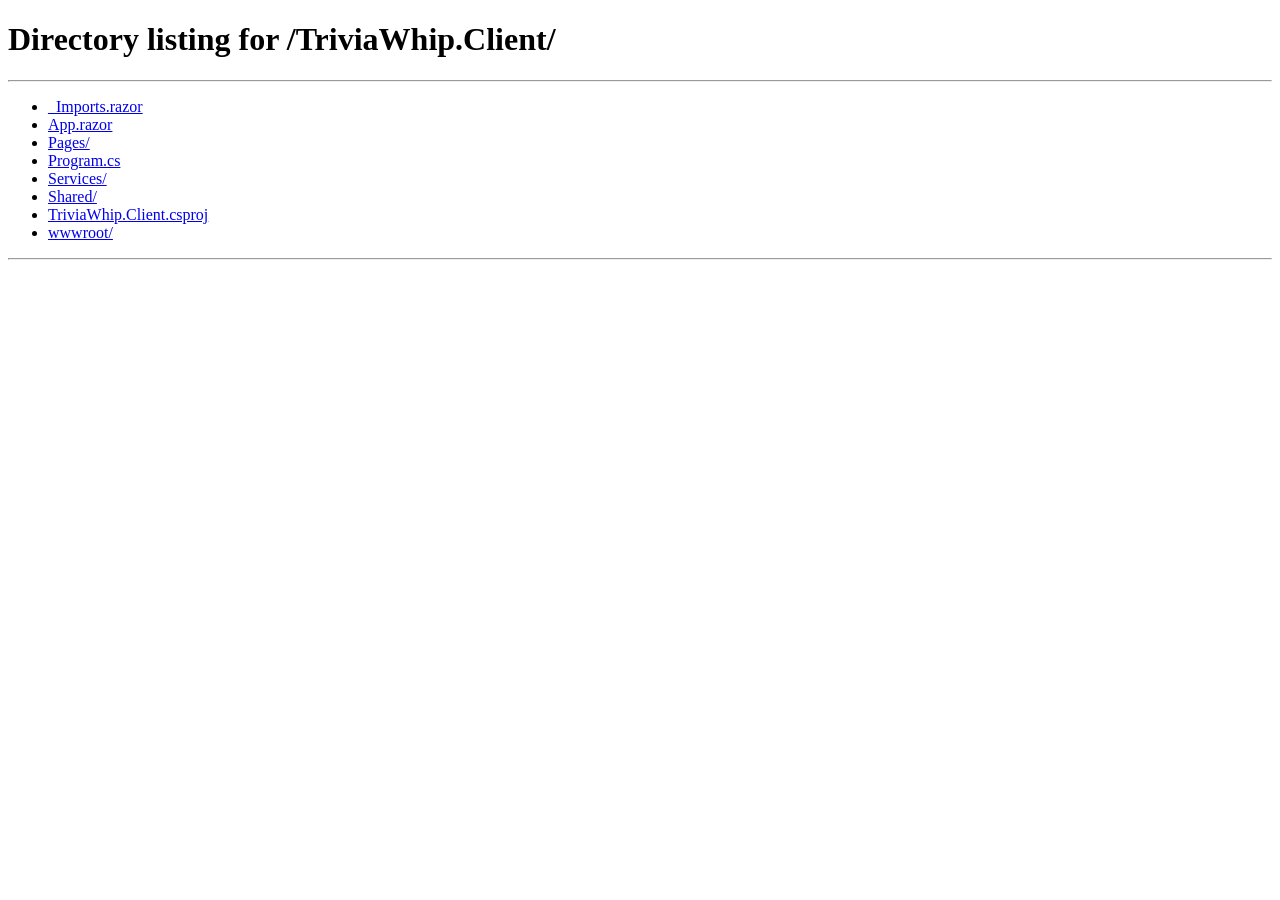
==== index.html @ 724d1032 "Merge pull request #5 from natesobol/codex/redirect-github-pages-to-app-homepage Add GitHub Pages re" ====
<!DOCTYPE html>
<html lang="en">
<head>
  <meta charset="UTF-8">
  <meta http-equiv="refresh" content="0; url=./TriviaWhip.Client/" />
  <title>Trivia Whip Redirect</title>
</head>
<body>
  <p>If you are not redirected automatically, <a href="./TriviaWhip.Client/">click here to open Trivia Whip.</a></p>
</body>
</html>
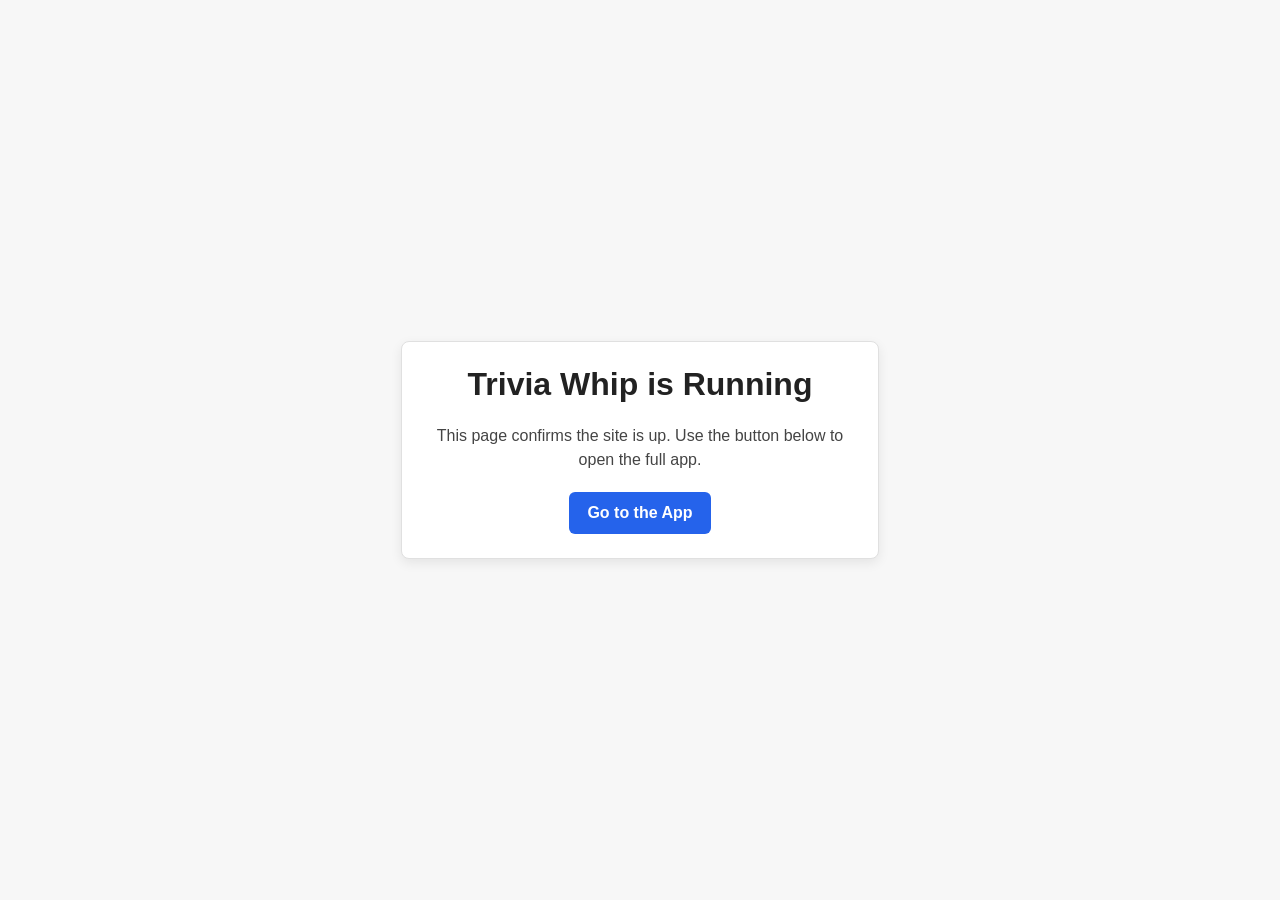
==== commit 9e8c77f9: "Merge pull request #10 from natesobol/codex/update-index-to-test-page-with-app-link-qmlrmt Point lan" ====
--- a/index.html
+++ b/index.html
@@ -2,10 +2,57 @@
 <html lang="en">
 <head>
   <meta charset="UTF-8">
-  <meta http-equiv="refresh" content="0; url=./TriviaWhip.Client/" />
-  <title>Trivia Whip Redirect</title>
+  <title>Trivia Whip Status</title>
+  <style>
+    body {
+      font-family: Arial, sans-serif;
+      background: #f7f7f7;
+      margin: 0;
+      padding: 0;
+      display: flex;
+      align-items: center;
+      justify-content: center;
+      min-height: 100vh;
+    }
+    .card {
+      background: #ffffff;
+      border: 1px solid #e0e0e0;
+      border-radius: 8px;
+      padding: 24px 28px;
+      box-shadow: 0 4px 12px rgba(0, 0, 0, 0.08);
+      text-align: center;
+      max-width: 420px;
+    }
+    h1 {
+      margin-top: 0;
+      color: #222222;
+    }
+    p {
+      color: #444444;
+      margin: 12px 0 20px;
+      line-height: 1.5;
+    }
+    .button {
+      display: inline-block;
+      padding: 12px 18px;
+      background: #2563eb;
+      color: #ffffff;
+      text-decoration: none;
+      border-radius: 6px;
+      font-weight: 600;
+      transition: background 0.2s ease-in-out;
+    }
+    .button:hover,
+    .button:focus {
+      background: #1d4ed8;
+    }
+  </style>
 </head>
 <body>
-  <p>If you are not redirected automatically, <a href="./TriviaWhip.Client/">click here to open Trivia Whip.</a></p>
+  <div class="card">
+    <h1>Trivia Whip is Running</h1>
+    <p>This page confirms the site is up. Use the button below to open the full app.</p>
+    <a class="button" href="./TriviaWhip.Client/wwwroot/">Go to the App</a>
+  </div>
 </body>
 </html>
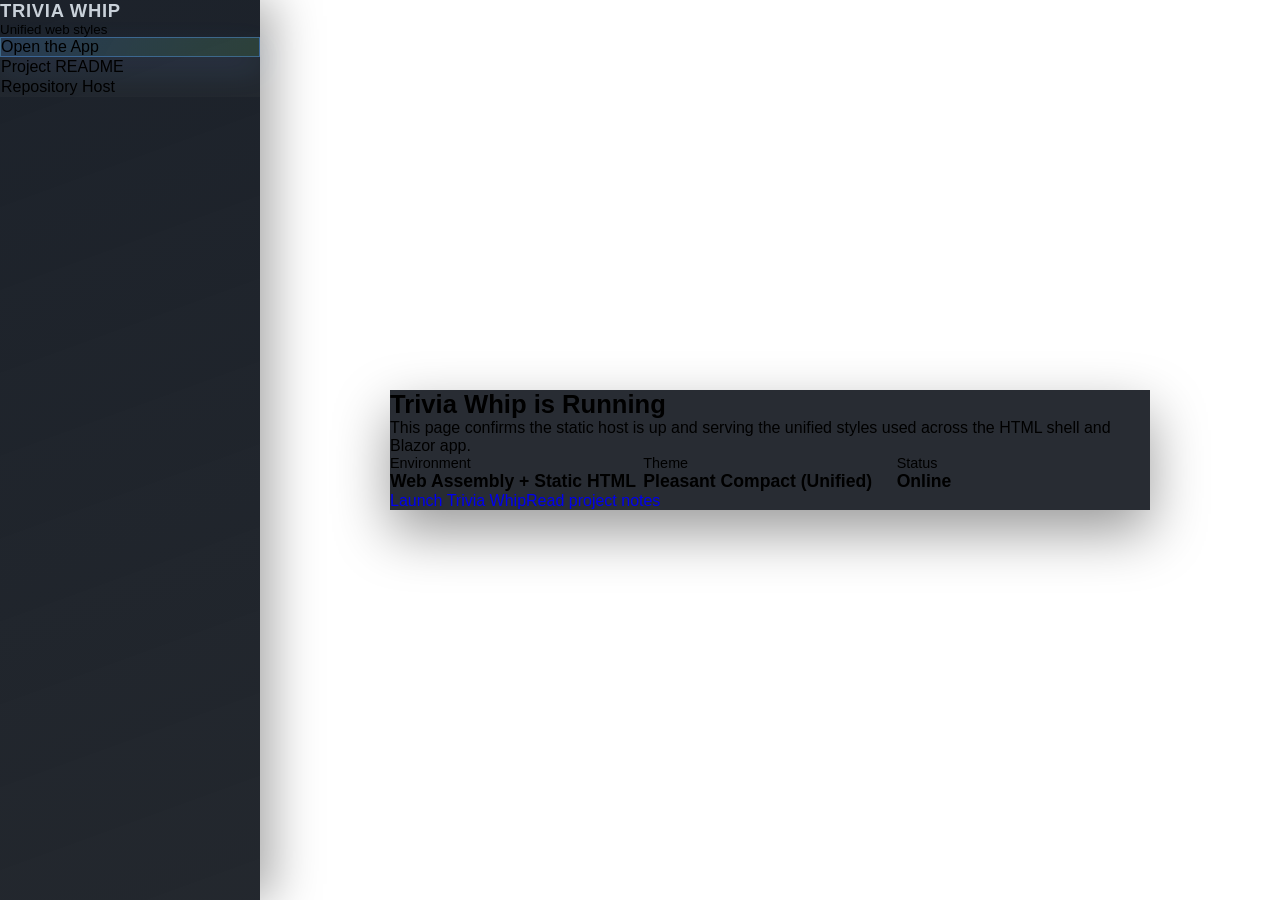
==== commit 00fce316: "Merge pull request #16 from natesobol/codex/add-unified-css-for-index.html-and-sidebar Enhance unifi" ====
--- a/index.html
+++ b/index.html
@@ -2,57 +2,47 @@
 <html lang="en">
 <head>
   <meta charset="UTF-8">
+  <meta name="viewport" content="width=device-width, initial-scale=1.0">
   <title>Trivia Whip Status</title>
-  <style>
-    body {
-      font-family: Arial, sans-serif;
-      background: #f7f7f7;
-      margin: 0;
-      padding: 0;
-      display: flex;
-      align-items: center;
-      justify-content: center;
-      min-height: 100vh;
-    }
-    .card {
-      background: #ffffff;
-      border: 1px solid #e0e0e0;
-      border-radius: 8px;
-      padding: 24px 28px;
-      box-shadow: 0 4px 12px rgba(0, 0, 0, 0.08);
-      text-align: center;
-      max-width: 420px;
-    }
-    h1 {
-      margin-top: 0;
-      color: #222222;
-    }
-    p {
-      color: #444444;
-      margin: 12px 0 20px;
-      line-height: 1.5;
-    }
-    .button {
-      display: inline-block;
-      padding: 12px 18px;
-      background: #2563eb;
-      color: #ffffff;
-      text-decoration: none;
-      border-radius: 6px;
-      font-weight: 600;
-      transition: background 0.2s ease-in-out;
-    }
-    .button:hover,
-    .button:focus {
-      background: #1d4ed8;
-    }
-  </style>
+  <link rel="stylesheet" href="./TriviaWhip.Client/wwwroot/css/html-unified.css">
 </head>
 <body>
-  <div class="card">
-    <h1>Trivia Whip is Running</h1>
-    <p>This page confirms the site is up. Use the button below to open the full app.</p>
-    <a class="button" href="./TriviaWhip.Client/wwwroot/">Go to the App</a>
+  <div class="page-shell">
+    <aside class="sidebar">
+      <div>
+        <h1>Trivia Whip</h1>
+        <small>Unified web styles</small>
+      </div>
+      <nav class="sidebar-nav">
+        <a class="primary" href="./TriviaWhip.Client/wwwroot/index.html">Open the App</a>
+        <a href="README.md">Project README</a>
+        <a href="https://github.com/" target="_blank" rel="noreferrer">Repository Host</a>
+      </nav>
+    </aside>
+    <main class="main-content">
+      <div class="status-card">
+        <h1>Trivia Whip is Running</h1>
+        <p>This page confirms the static host is up and serving the unified styles used across the HTML shell and Blazor app.</p>
+        <div class="status-meta">
+          <div class="meta-tile">
+            <div class="meta-label">Environment</div>
+            <div class="meta-value">Web Assembly + Static HTML</div>
+          </div>
+          <div class="meta-tile">
+            <div class="meta-label">Theme</div>
+            <div class="meta-value">Pleasant Compact (Unified)</div>
+          </div>
+          <div class="meta-tile">
+            <div class="meta-label">Status</div>
+            <div class="meta-value">Online</div>
+          </div>
+        </div>
+        <div class="status-actions">
+          <a class="btn btn-primary" href="./TriviaWhip.Client/wwwroot/index.html">Launch Trivia Whip</a>
+          <a class="btn btn-secondary" href="README.md">Read project notes</a>
+        </div>
+      </div>
+    </main>
   </div>
 </body>
 </html>
--- a/TriviaWhip.Client/wwwroot/css/html-unified.css
+++ b/TriviaWhip.Client/wwwroot/css/html-unified.css
@@ -0,0 +1,203 @@
+@import url('./global.css');
+
+html, body {
+    margin: 0;
+    padding: 0;
+    font-family: 'Segoe UI', Tahoma, Geneva, Verdana, sans-serif;
+    background: radial-gradient(circle at 30% 20%, rgba(126, 231, 135, 0.06), transparent 25%),
+                radial-gradient(circle at 80% 0%, rgba(88, 166, 255, 0.05), transparent 20%),
+                var(--color-bg-primary);
+    color: var(--color-text-primary);
+    min-height: 100%;
+}
+
+body {
+    display: flex;
+    min-height: 100vh;
+}
+
+.page-shell {
+    display: flex;
+    flex: 1;
+    min-height: 100vh;
+}
+
+.sidebar {
+    width: 260px;
+    background: linear-gradient(160deg, rgba(16, 22, 31, 0.95), rgba(11, 16, 23, 0.9));
+    border-right: 1px solid var(--color-border);
+    padding: calc(var(--spacing-xl) + 4px) var(--spacing-lg) var(--spacing-xl);
+    display: flex;
+    flex-direction: column;
+    gap: var(--spacing-lg);
+    position: sticky;
+    top: 0;
+    height: 100vh;
+    box-shadow: 12px 0 45px rgba(0, 0, 0, 0.35);
+    backdrop-filter: blur(6px);
+}
+
+.sidebar h1 {
+    margin: 0;
+    font-size: 1.15rem;
+    color: #c9d1d9;
+    letter-spacing: 0.04em;
+    text-transform: uppercase;
+}
+
+.sidebar small {
+    color: var(--color-text-muted);
+    display: block;
+    margin-top: var(--spacing-xs);
+}
+
+.sidebar-nav {
+    display: flex;
+    flex-direction: column;
+    gap: var(--spacing-sm);
+}
+
+.sidebar-nav a {
+    color: var(--color-text-primary);
+    text-decoration: none;
+    padding: var(--spacing-sm) var(--spacing-md);
+    border-radius: var(--border-radius-lg);
+    display: flex;
+    align-items: center;
+    gap: var(--spacing-sm);
+    transition: background 0.2s ease, color 0.2s ease, transform 0.15s ease, box-shadow 0.2s ease;
+    border: 1px solid transparent;
+    background: rgba(255, 255, 255, 0.02);
+}
+
+.sidebar-nav a:hover,
+.sidebar-nav a:focus {
+    background: rgba(255, 255, 255, 0.04);
+    color: var(--color-accent-blue);
+    transform: translateX(3px);
+    box-shadow: inset 0 0 0 1px rgba(88, 166, 255, 0.25);
+}
+
+.sidebar-nav a.primary {
+    background: linear-gradient(120deg, rgba(88, 166, 255, 0.2), rgba(126, 231, 135, 0.15));
+    color: var(--color-accent-blue);
+    border: 1px solid rgba(88, 166, 255, 0.4);
+    box-shadow: 0 12px 30px rgba(88, 166, 255, 0.12);
+}
+
+.main-content {
+    flex: 1;
+    display: flex;
+    align-items: center;
+    justify-content: center;
+    padding: clamp(var(--spacing-lg), 5vw, 96px);
+}
+
+.status-card {
+    background: rgba(22, 27, 34, 0.92);
+    border: 1px solid var(--color-border);
+    border-radius: var(--border-radius-xl);
+    box-shadow: 0 22px 55px rgba(0, 0, 0, 0.4);
+    padding: clamp(var(--spacing-lg), 4vw, 40px);
+    max-width: 760px;
+    width: 100%;
+    backdrop-filter: blur(4px);
+}
+
+.status-card h1 {
+    margin: 0 0 var(--spacing-sm);
+    font-size: clamp(1.4rem, 2vw, 1.8rem);
+}
+
+.status-card p {
+    margin: 0 0 var(--spacing-lg);
+    color: var(--color-text-muted);
+}
+
+.status-meta {
+    display: grid;
+    grid-template-columns: repeat(auto-fit, minmax(160px, 1fr));
+    gap: var(--spacing-md);
+    margin-bottom: var(--spacing-lg);
+}
+
+.meta-tile {
+    border: 1px solid var(--color-border);
+    border-radius: var(--border-radius-lg);
+    padding: var(--spacing-md);
+    background: var(--color-bg-card);
+}
+
+.meta-label {
+    color: var(--color-text-muted);
+    font-size: 0.9rem;
+}
+
+.meta-value {
+    font-weight: 700;
+    font-size: 1.1rem;
+}
+
+.status-actions {
+    display: flex;
+    flex-wrap: wrap;
+    gap: var(--spacing-sm);
+}
+
+.status-actions .btn {
+    text-decoration: none;
+}
+
+@media (max-width: 840px) {
+    .sidebar {
+        position: fixed;
+        inset: 0 auto auto 0;
+        height: auto;
+        width: 100%;
+        flex-direction: row;
+        align-items: flex-start;
+        justify-content: space-between;
+        border-right: none;
+        border-bottom: 1px solid var(--color-border);
+        z-index: 10;
+        gap: var(--spacing-md);
+        padding: var(--spacing-md) clamp(var(--spacing-md), 4vw, var(--spacing-xl));
+        box-shadow: 0 8px 30px rgba(0, 0, 0, 0.4);
+    }
+
+    .sidebar-nav {
+        flex-direction: row;
+        flex-wrap: wrap;
+        gap: var(--spacing-xs);
+        overflow-x: auto;
+        padding-bottom: var(--spacing-xs);
+    }
+
+    .main-content {
+        padding-top: 140px;
+    }
+
+    .sidebar h1 {
+        font-size: 1rem;
+    }
+
+    .sidebar-nav a {
+        padding: var(--spacing-xs) var(--spacing-sm);
+        font-size: 0.95rem;
+    }
+}
+
+@media (max-width: 520px) {
+    .sidebar {
+        flex-direction: column;
+        align-items: flex-start;
+    }
+
+    .sidebar-nav {
+        width: 100%;
+    }
+
+    .status-actions {
+        flex-direction: column;
+    }
+}
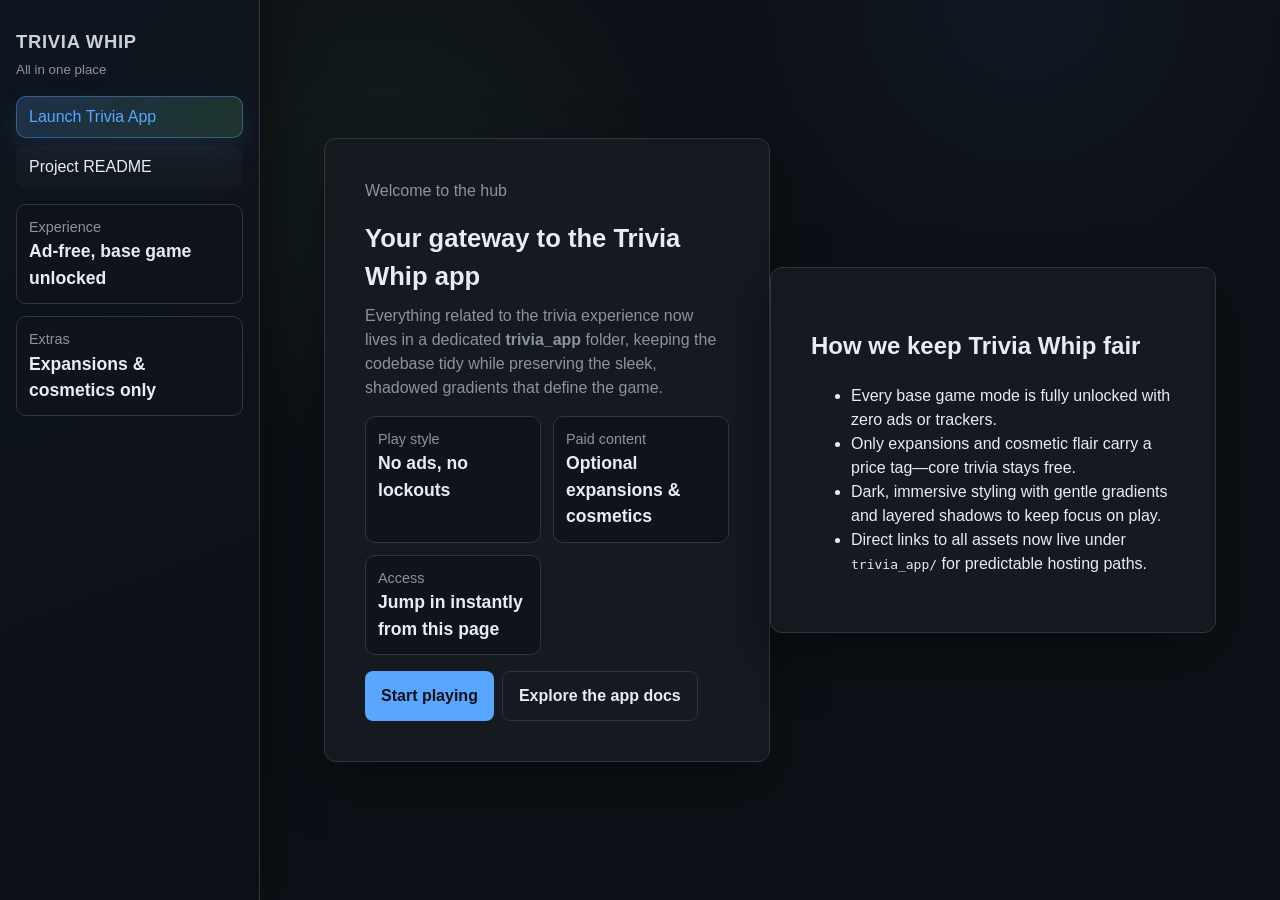
==== commit 43678b50: "Organize trivia app under dedicated folder" ====
--- a/index.html
+++ b/index.html
@@ -3,44 +3,67 @@
 <head>
   <meta charset="UTF-8">
   <meta name="viewport" content="width=device-width, initial-scale=1.0">
-  <title>Trivia Whip Status</title>
-  <link rel="stylesheet" href="./TriviaWhip.Client/wwwroot/css/html-unified.css">
+  <title>Trivia Hub</title>
+  <link rel="stylesheet" href="./trivia_app/TriviaWhip.Client/wwwroot/css/html-unified.css">
 </head>
 <body>
   <div class="page-shell">
     <aside class="sidebar">
       <div>
         <h1>Trivia Whip</h1>
-        <small>Unified web styles</small>
+        <small>All in one place</small>
       </div>
       <nav class="sidebar-nav">
-        <a class="primary" href="./TriviaWhip.Client/wwwroot/index.html">Open the App</a>
-        <a href="README.md">Project README</a>
-        <a href="https://github.com/" target="_blank" rel="noreferrer">Repository Host</a>
+        <a class="primary" href="./trivia_app/TriviaWhip.Client/wwwroot/index.html">Launch Trivia App</a>
+        <a href="./trivia_app/README.md">Project README</a>
       </nav>
+      <div class="status-meta">
+        <div class="meta-tile">
+          <div class="meta-label">Experience</div>
+          <div class="meta-value">Ad-free, base game unlocked</div>
+        </div>
+        <div class="meta-tile">
+          <div class="meta-label">Extras</div>
+          <div class="meta-value">Expansions & cosmetics only</div>
+        </div>
+      </div>
     </aside>
     <main class="main-content">
       <div class="status-card">
-        <h1>Trivia Whip is Running</h1>
-        <p>This page confirms the static host is up and serving the unified styles used across the HTML shell and Blazor app.</p>
+        <p class="eyebrow">Welcome to the hub</p>
+        <h1>Your gateway to the Trivia Whip app</h1>
+        <p>
+          Everything related to the trivia experience now lives in a dedicated
+          <strong>trivia_app</strong> folder, keeping the codebase tidy while preserving the sleek,
+          shadowed gradients that define the game.
+        </p>
         <div class="status-meta">
           <div class="meta-tile">
-            <div class="meta-label">Environment</div>
-            <div class="meta-value">Web Assembly + Static HTML</div>
+            <div class="meta-label">Play style</div>
+            <div class="meta-value">No ads, no lockouts</div>
           </div>
           <div class="meta-tile">
-            <div class="meta-label">Theme</div>
-            <div class="meta-value">Pleasant Compact (Unified)</div>
+            <div class="meta-label">Paid content</div>
+            <div class="meta-value">Optional expansions & cosmetics</div>
           </div>
           <div class="meta-tile">
-            <div class="meta-label">Status</div>
-            <div class="meta-value">Online</div>
+            <div class="meta-label">Access</div>
+            <div class="meta-value">Jump in instantly from this page</div>
           </div>
         </div>
         <div class="status-actions">
-          <a class="btn btn-primary" href="./TriviaWhip.Client/wwwroot/index.html">Launch Trivia Whip</a>
-          <a class="btn btn-secondary" href="README.md">Read project notes</a>
+          <a class="btn btn-primary" href="./trivia_app/TriviaWhip.Client/wwwroot/index.html">Start playing</a>
+          <a class="btn btn-secondary" href="./trivia_app/README.md">Explore the app docs</a>
         </div>
+      </div>
+      <div class="status-card">
+        <h2>How we keep Trivia Whip fair</h2>
+        <ul>
+          <li>Every base game mode is fully unlocked with zero ads or trackers.</li>
+          <li>Only expansions and cosmetic flair carry a price tag—core trivia stays free.</li>
+          <li>Dark, immersive styling with gentle gradients and layered shadows to keep focus on play.</li>
+          <li>Direct links to all assets now live under <code>trivia_app/</code> for predictable hosting paths.</li>
+        </ul>
       </div>
     </main>
   </div>
--- a/trivia_app/TriviaWhip.Client/wwwroot/css/html-unified.css
+++ b/trivia_app/TriviaWhip.Client/wwwroot/css/html-unified.css
@@ -0,0 +1,203 @@
+@import url('./global.css');
+
+html, body {
+    margin: 0;
+    padding: 0;
+    font-family: 'Segoe UI', Tahoma, Geneva, Verdana, sans-serif;
+    background: radial-gradient(circle at 30% 20%, rgba(126, 231, 135, 0.06), transparent 25%),
+                radial-gradient(circle at 80% 0%, rgba(88, 166, 255, 0.05), transparent 20%),
+                var(--color-bg-primary);
+    color: var(--color-text-primary);
+    min-height: 100%;
+}
+
+body {
+    display: flex;
+    min-height: 100vh;
+}
+
+.page-shell {
+    display: flex;
+    flex: 1;
+    min-height: 100vh;
+}
+
+.sidebar {
+    width: 260px;
+    background: linear-gradient(160deg, rgba(16, 22, 31, 0.95), rgba(11, 16, 23, 0.9));
+    border-right: 1px solid var(--color-border);
+    padding: calc(var(--spacing-xl) + 4px) var(--spacing-lg) var(--spacing-xl);
+    display: flex;
+    flex-direction: column;
+    gap: var(--spacing-lg);
+    position: sticky;
+    top: 0;
+    height: 100vh;
+    box-shadow: 12px 0 45px rgba(0, 0, 0, 0.35);
+    backdrop-filter: blur(6px);
+}
+
+.sidebar h1 {
+    margin: 0;
+    font-size: 1.15rem;
+    color: #c9d1d9;
+    letter-spacing: 0.04em;
+    text-transform: uppercase;
+}
+
+.sidebar small {
+    color: var(--color-text-muted);
+    display: block;
+    margin-top: var(--spacing-xs);
+}
+
+.sidebar-nav {
+    display: flex;
+    flex-direction: column;
+    gap: var(--spacing-sm);
+}
+
+.sidebar-nav a {
+    color: var(--color-text-primary);
+    text-decoration: none;
+    padding: var(--spacing-sm) var(--spacing-md);
+    border-radius: var(--border-radius-lg);
+    display: flex;
+    align-items: center;
+    gap: var(--spacing-sm);
+    transition: background 0.2s ease, color 0.2s ease, transform 0.15s ease, box-shadow 0.2s ease;
+    border: 1px solid transparent;
+    background: rgba(255, 255, 255, 0.02);
+}
+
+.sidebar-nav a:hover,
+.sidebar-nav a:focus {
+    background: rgba(255, 255, 255, 0.04);
+    color: var(--color-accent-blue);
+    transform: translateX(3px);
+    box-shadow: inset 0 0 0 1px rgba(88, 166, 255, 0.25);
+}
+
+.sidebar-nav a.primary {
+    background: linear-gradient(120deg, rgba(88, 166, 255, 0.2), rgba(126, 231, 135, 0.15));
+    color: var(--color-accent-blue);
+    border: 1px solid rgba(88, 166, 255, 0.4);
+    box-shadow: 0 12px 30px rgba(88, 166, 255, 0.12);
+}
+
+.main-content {
+    flex: 1;
+    display: flex;
+    align-items: center;
+    justify-content: center;
+    padding: clamp(var(--spacing-lg), 5vw, 96px);
+}
+
+.status-card {
+    background: rgba(22, 27, 34, 0.92);
+    border: 1px solid var(--color-border);
+    border-radius: var(--border-radius-xl);
+    box-shadow: 0 22px 55px rgba(0, 0, 0, 0.4);
+    padding: clamp(var(--spacing-lg), 4vw, 40px);
+    max-width: 760px;
+    width: 100%;
+    backdrop-filter: blur(4px);
+}
+
+.status-card h1 {
+    margin: 0 0 var(--spacing-sm);
+    font-size: clamp(1.4rem, 2vw, 1.8rem);
+}
+
+.status-card p {
+    margin: 0 0 var(--spacing-lg);
+    color: var(--color-text-muted);
+}
+
+.status-meta {
+    display: grid;
+    grid-template-columns: repeat(auto-fit, minmax(160px, 1fr));
+    gap: var(--spacing-md);
+    margin-bottom: var(--spacing-lg);
+}
+
+.meta-tile {
+    border: 1px solid var(--color-border);
+    border-radius: var(--border-radius-lg);
+    padding: var(--spacing-md);
+    background: var(--color-bg-card);
+}
+
+.meta-label {
+    color: var(--color-text-muted);
+    font-size: 0.9rem;
+}
+
+.meta-value {
+    font-weight: 700;
+    font-size: 1.1rem;
+}
+
+.status-actions {
+    display: flex;
+    flex-wrap: wrap;
+    gap: var(--spacing-sm);
+}
+
+.status-actions .btn {
+    text-decoration: none;
+}
+
+@media (max-width: 840px) {
+    .sidebar {
+        position: fixed;
+        inset: 0 auto auto 0;
+        height: auto;
+        width: 100%;
+        flex-direction: row;
+        align-items: flex-start;
+        justify-content: space-between;
+        border-right: none;
+        border-bottom: 1px solid var(--color-border);
+        z-index: 10;
+        gap: var(--spacing-md);
+        padding: var(--spacing-md) clamp(var(--spacing-md), 4vw, var(--spacing-xl));
+        box-shadow: 0 8px 30px rgba(0, 0, 0, 0.4);
+    }
+
+    .sidebar-nav {
+        flex-direction: row;
+        flex-wrap: wrap;
+        gap: var(--spacing-xs);
+        overflow-x: auto;
+        padding-bottom: var(--spacing-xs);
+    }
+
+    .main-content {
+        padding-top: 140px;
+    }
+
+    .sidebar h1 {
+        font-size: 1rem;
+    }
+
+    .sidebar-nav a {
+        padding: var(--spacing-xs) var(--spacing-sm);
+        font-size: 0.95rem;
+    }
+}
+
+@media (max-width: 520px) {
+    .sidebar {
+        flex-direction: column;
+        align-items: flex-start;
+    }
+
+    .sidebar-nav {
+        width: 100%;
+    }
+
+    .status-actions {
+        flex-direction: column;
+    }
+}
